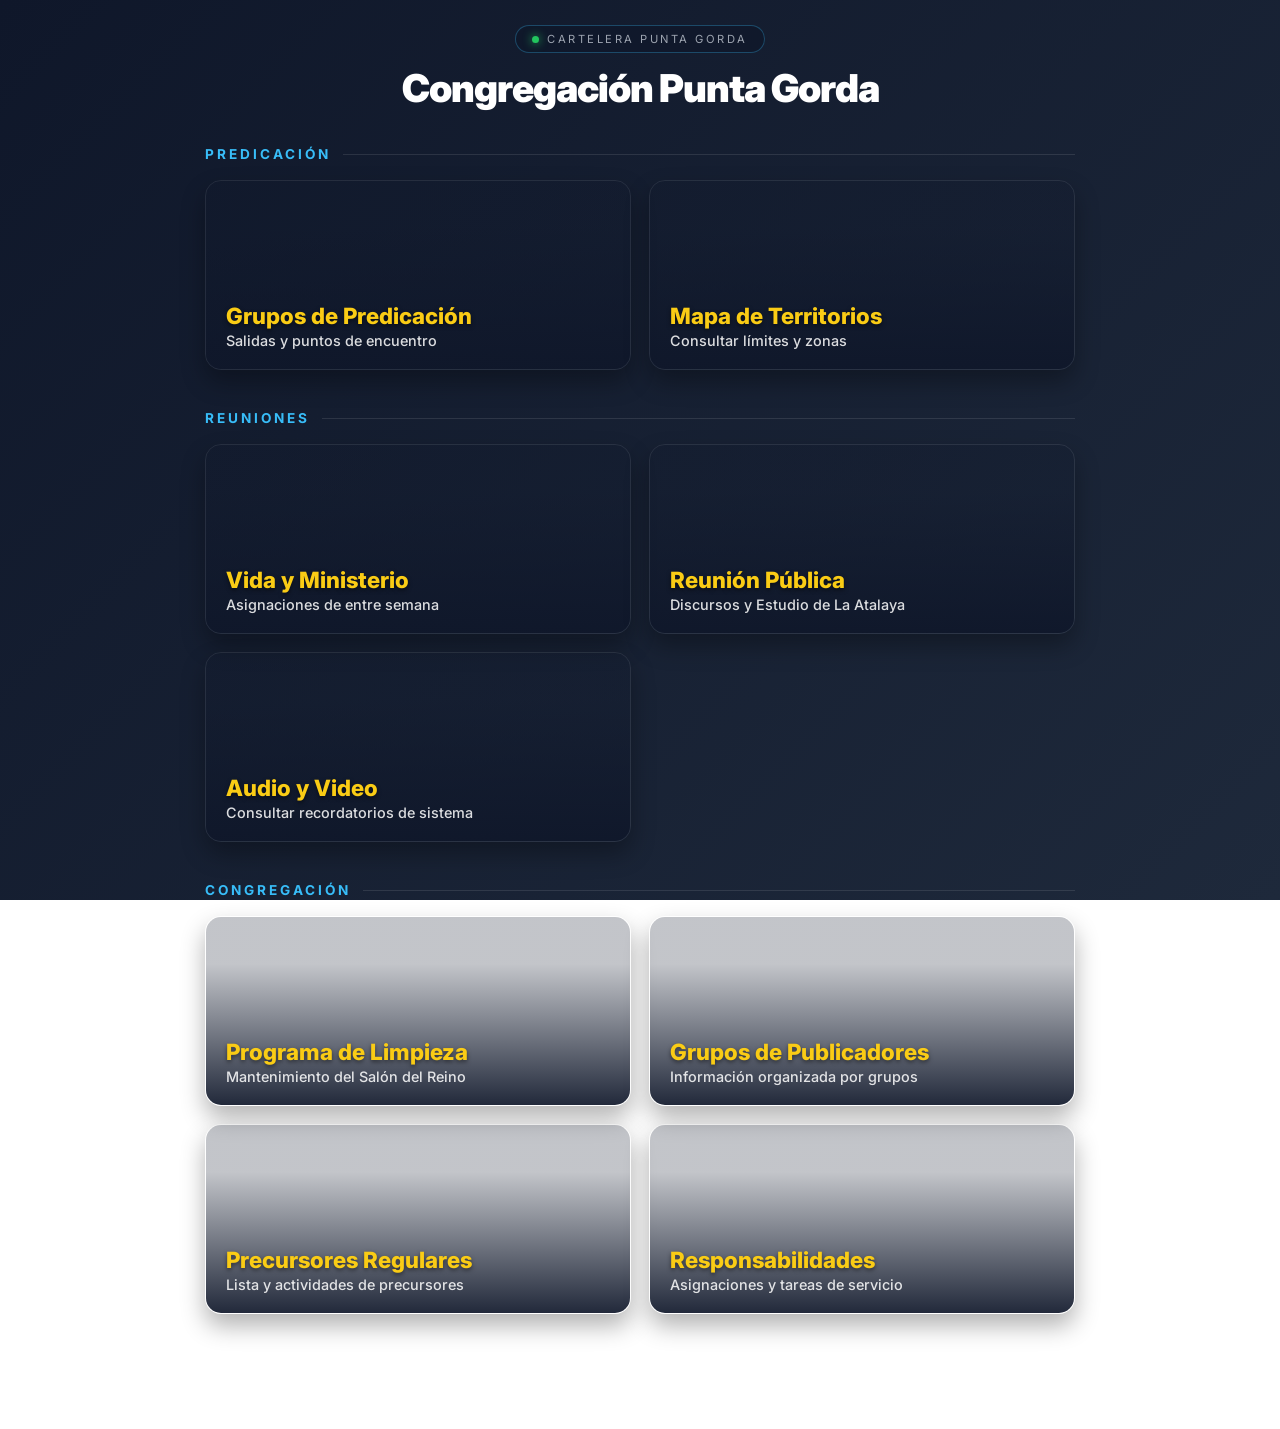
==== index.html @ e12d3716 "Update index.html" ====
<!DOCTYPE html>
<html lang="es">
<head>
    <title>Cartelera Digital - Punta Gorda</title>
    <meta name="viewport" content="width=device-width, initial-scale=1.0, maximum-scale=1.0, user-scalable=no" />
    <meta charset="UTF-8">
    <link rel="stylesheet" href="https://fonts.googleapis.com/css2?family=Inter:wght@400;700;900&display=swap">
    <style>
        :root {
            /* Degradado más suave y profesional inspirado en JW.ORG */
            --bg-gradient: linear-gradient(135deg, #0f172a 0%, #1e293b 100%);
            --dorado-jw: #facc15;
            --azul-celeste: #38bdf8;
            --blanco: #f9fafb;
        }

        * { margin: 0; padding: 0; box-sizing: border-box; }

        body {
            font-family: 'Inter', sans-serif;
            background: var(--bg-gradient);
            background-attachment: fixed;
            color: var(--blanco);
            padding-bottom: 50px;
        }

        .container {
            width: 100%;
            max-width: 900px;
            margin: 0 auto;
            padding: 25px 15px;
        }

        header {
            text-align: center;
            margin-bottom: 35px;
        }

        .pill-bar {
            display: inline-flex;
            align-items: center;
            gap: 8px;
            padding: 6px 16px;
            background: rgba(15, 23, 42, 0.7);
            border: 1px solid rgba(56, 189, 248, 0.3);
            border-radius: 999px;
            font-size: 0.7rem;
            color: #9ca3af;
            text-transform: uppercase;
            letter-spacing: 2.5px;
            margin-bottom: 12px;
        }

        .pill-dot {
            width: 7px; height: 7px; border-radius: 50%;
            background: #22c55e; box-shadow: 0 0 10px #22c55e;
        }

        h1 {
            font-size: clamp(1.8rem, 5vw, 2.4rem);
            font-weight: 900;
            color: #fff;
            letter-spacing: -1px;
        }

        section { margin-bottom: 40px; }

        h2 {
            font-size: 0.85rem;
            text-transform: uppercase;
            letter-spacing: 3px;
            color: var(--azul-celeste);
            margin-bottom: 18px;
            font-weight: 700;
            display: flex;
            align-items: center;
            gap: 12px;
        }

        h2::after {
            content: "";
            flex: 1;
            height: 1px;
            background: rgba(255, 255, 255, 0.1);
        }

        /* Grilla estilo tarjetas JW */
        .grid {
            display: grid;
            grid-template-columns: 1fr;
            gap: 18px;
        }

        .image-card {
            position: relative;
            display: block;
            width: 100%;
            height: 175px;
            border-radius: 16px;
            overflow: hidden;
            text-decoration: none;
            border: 1px solid rgba(255, 255, 255, 0.08);
            box-shadow: 0 12px 24px rgba(0, 0, 0, 0.3);
            transition: transform 0.2s ease, box-shadow 0.2s ease;
        }

        .image-card:active { transform: scale(0.97); }

        .card-bg {
            position: absolute;
            top: 0; left: 0; width: 100%; height: 100%;
            background-size: cover;
            background-position: center;
            transition: transform 0.6s ease;
        }

        .image-card:hover .card-bg { transform: scale(1.06); }

        .overlay {
            position: absolute;
            top: 0; left: 0; width: 100%; height: 100%;
            /* El degradado permite que el texto se lea sin importar la foto */
            background: linear-gradient(to top, rgba(15, 23, 42, 0.92) 0%, rgba(15, 23, 42, 0.25) 75%);
        }

        .card-content {
            position: absolute;
            bottom: 20px;
            left: 20px;
            right: 20px;
        }

        .card-title {
            display: block;
            color: var(--dorado-jw);
            font-size: 1.4rem;
            font-weight: 800;
            margin-bottom: 3px;
            text-shadow: 0 2px 4px rgba(0,0,0,0.5);
        }

        .card-subtitle {
            display: block;
            color: #fff;
            font-size: 0.9rem;
            font-weight: 500;
            opacity: 0.85;
        }

        /* Responsive para Tablets y Desktop */
        @media (min-width: 680px) {
            .grid { grid-template-columns: repeat(2, 1fr); }
            .image-card { height: 190px; }
        }
    </style>
</head>
<body>

    <div class="container">
        <header>
            <div class="pill-bar">
                <span class="pill-dot"></span>
                <span>Cartelera Punta Gorda</span>
            </div>
            <h1>Congregación Punta Gorda</h1>
        </header>

        <section>
            <h2>Predicación</h2>
            <div class="grid">
                <a href="predicacion.html" class="image-card">
                    <div class="card-bg" style="background-image: url('https://assets.jw.org/images/es/noticias/region/peru/Campañade-predicación-durante-los-Juegos-Panamericanos-de-Perú/Campañade-predicación-durante-los-Juegos-Panamericanos-de-Perú_02.jpg');"></div>
                    <div class="overlay"></div>
                    <div class="card-content">
                        <span class="card-title">Grupos de Predicación</span>
                        <span class="card-subtitle">Salidas y puntos de encuentro</span>
                    </div>
                </a>
                <a href="territorios/mapa.html" class="image-card">
                    <div class="card-bg" style="background-image: url('https://assets.jw.org/images/es/preguntas-frecuentes/testigos-de-jehova-predicacion/testigos-de-jehova-predicacion_01.jpg');"></div>
                    <div class="overlay"></div>
                    <div class="card-content">
                        <span class="card-title">Mapa de Territorios</span>
                        <span class="card-subtitle">Consultar límites y zonas</span>
                    </div>
                </a>
            </div>
        </section>

        <section>
            <h2>Reuniones</h2>
            <div class="grid">
                <a href="vida-y-ministerio.html" class="image-card">
                    <div class="card-bg" style="background-image: url('https://assets.jw.org/images/es/preguntas-frecuentes/organizacion-congregaciones/organizacion-congregaciones_02.jpg');"></div>
                    <div class="overlay"></div>
                    <div class="card-content">
                        <span class="card-title">Vida y Ministerio</span>
                        <span class="card-subtitle">Asignaciones de entre semana</span>
                    </div>
                </a>
                <a href="reunion-publica.html" class="image-card">
                    <div class="card-bg" style="background-image: url('https://assets.jw.org/images/es/preguntas-frecuentes/reuniones-salon-del-reino/reuniones-salon-del-reino_01.jpg');"></div>
                    <div class="overlay"></div>
                    <div class="card-content">
                        <span class="card-title">Reunión Pública</span>
                        <span class="card-subtitle">Discursos y Estudio de La Atalaya</span>
                    </div>
                </a>
                <a target="_blank" href="https://josecajusoljcs-source.github.io/cartelera/" class="image-card">
                    <div class="card-bg" style="background-image: url('https://cms-img.jw-cdn.org/img/p/502500226/univ/art/502500226_univ_lsr_xl.jpg');"></div>
                    <div class="overlay"></div>
                    <div class="card-content">
                        <span class="card-title">Audio y Video</span>
                        <span class="card-subtitle">Consultar recordatorios de sistema</span>
                    </div>
                </a>
            </div>
        </section>

        <section>
            <h2>Congregación</h2>
            <div class="grid">
                <a href="limpieza.html" class="image-card">
                    <div class="card-bg" style="background-image: url('https://cms-img.jw-cdn.org/img/p/502500220/univ/art/502500220_univ_cnt_5_xl.jpg');"></div>
                    <div class="overlay"></div>
                    <div class="card-content">
                        <span class="card-title">Programa de Limpieza</span>
                        <span class="card-subtitle">Mantenimiento del Salón del Reino</span>
                    </div>
                </a>
                <a href="publicadores.html" class="image-card">
                    <div class="card-bg" style="background-image: url('https://assets.jw.org/images/es/preguntas-frecuentes/organizacion-congregaciones/organizacion-congregaciones_01.jpg');"></div>
                    <div class="overlay"></div>
                    <div class="card-content">
                        <span class="card-title">Grupos de Publicadores</span>
                        <span class="card-subtitle">Información organizada por grupos</span>
                    </div>
                </a>
                <a href="precursores.html" class="image-card">
                    <div class="card-bg" style="background-image: url('https://cms-img.jw-cdn.org/img/p/2016845/univ/art/2016845_univ_cnt_2_xl.jpg');"></div>
                    <div class="overlay"></div>
                    <div class="card-content">
                        <span class="card-title">Precursores Regulares</span>
                        <span class="card-subtitle">Lista y actividades de precursores</span>
                    </div>
                </a>
                <a href="responsabilidades.html" class="image-card">
                    <div class="card-bg" style="background-image: url('https://assets.jw.org/images/es/biblioteca/folletos/voluntad-de-Jehova/qué-es-betel/qué-es-betel_02.jpg');"></div>
                    <div class="overlay"></div>
                    <div class="card-content">
                        <span class="card-title">Responsabilidades</span>
                        <span class="card-subtitle">Asignaciones y tareas de servicio</span>
                    </div>
                </a>
            </div>
        </section>
    </div>

</body>
</html>
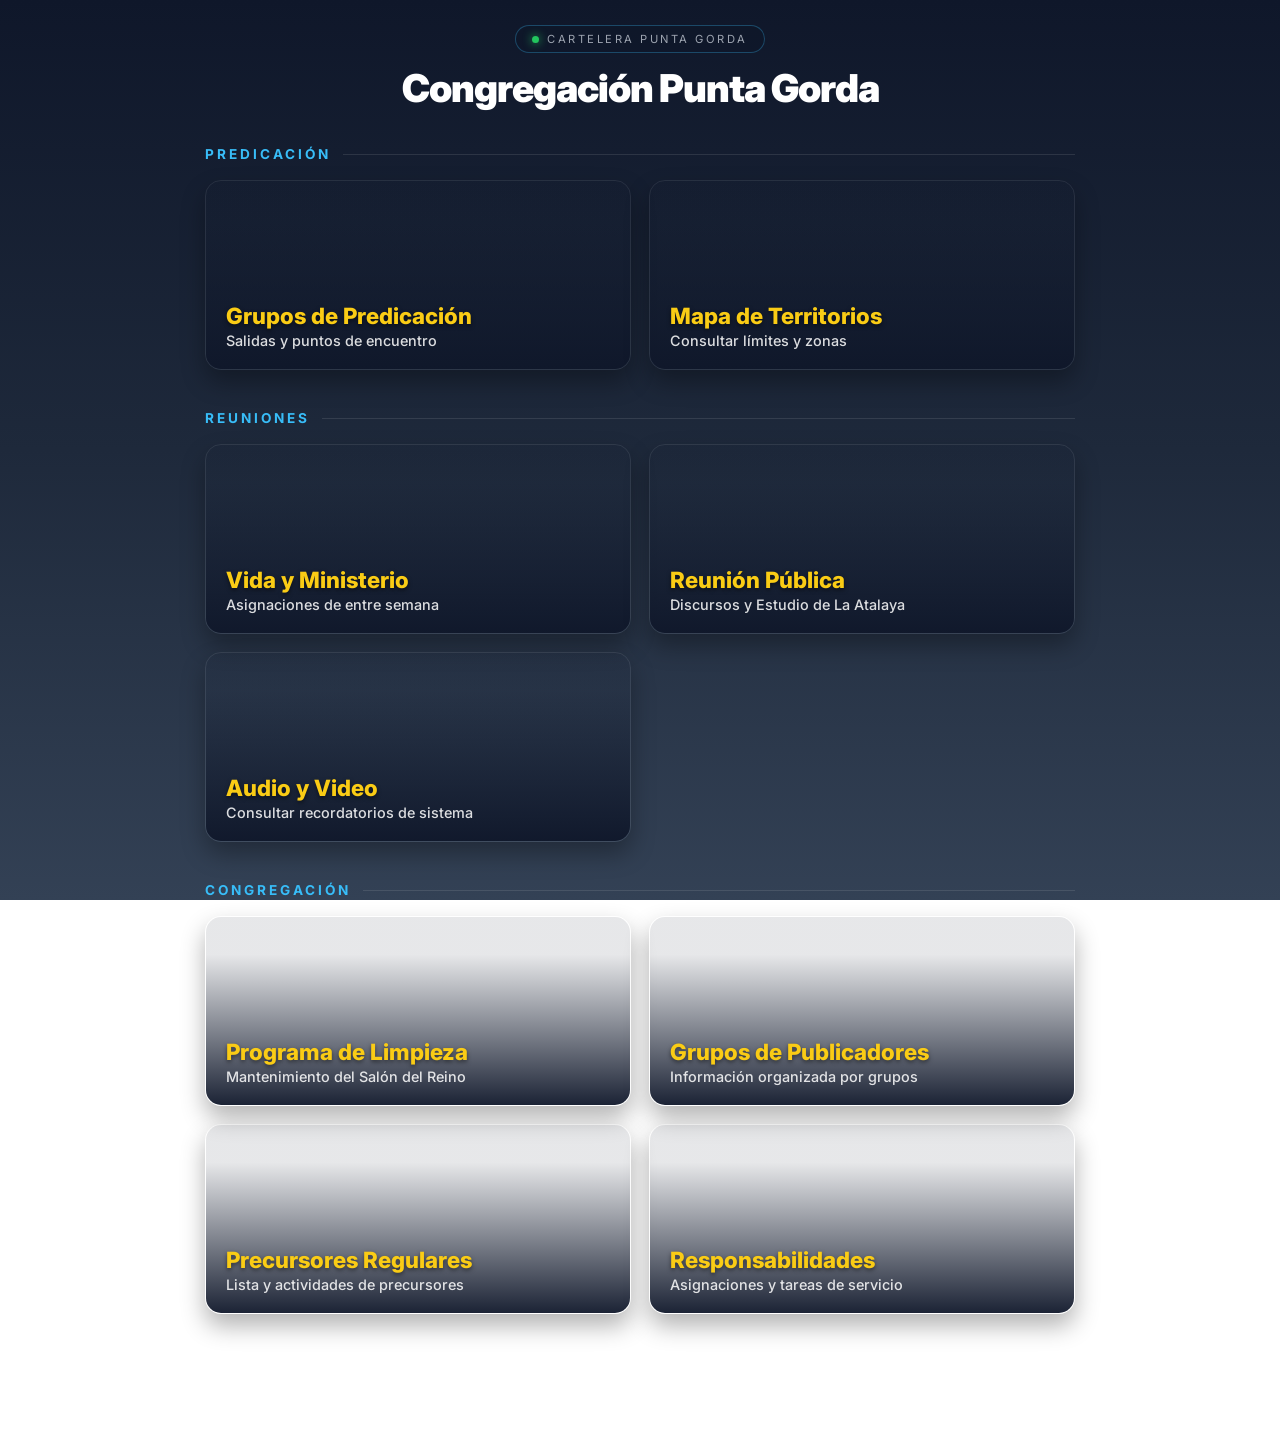
==== commit 4cda5974: "Update index.html" ====
--- a/index.html
+++ b/index.html
@@ -7,8 +7,8 @@
     <link rel="stylesheet" href="https://fonts.googleapis.com/css2?family=Inter:wght@400;700;900&display=swap">
     <style>
         :root {
-            /* Degradado más suave y profesional inspirado en JW.ORG */
-            --bg-gradient: linear-gradient(135deg, #0f172a 0%, #1e293b 100%);
+            /* 1. DEGRADADO SUAVE: Inspirado en la cabecera de JW.ORG */
+            --bg-gradient: linear-gradient(180deg, #0f172a 0%, #1e293b 50%, #334155 100%);
             --dorado-jw: #facc15;
             --azul-celeste: #38bdf8;
             --blanco: #f9fafb;
@@ -84,7 +84,7 @@
             background: rgba(255, 255, 255, 0.1);
         }
 
-        /* Grilla estilo tarjetas JW */
+        /* 2. TARJETAS CON IMÁGENES: Estilo JW.ORG */
         .grid {
             display: grid;
             grid-template-columns: 1fr;
@@ -101,7 +101,7 @@
             text-decoration: none;
             border: 1px solid rgba(255, 255, 255, 0.08);
             box-shadow: 0 12px 24px rgba(0, 0, 0, 0.3);
-            transition: transform 0.2s ease, box-shadow 0.2s ease;
+            transition: transform 0.2s ease;
         }
 
         .image-card:active { transform: scale(0.97); }
@@ -111,16 +111,13 @@
             top: 0; left: 0; width: 100%; height: 100%;
             background-size: cover;
             background-position: center;
-            transition: transform 0.6s ease;
-        }
-
-        .image-card:hover .card-bg { transform: scale(1.06); }
+        }
 
         .overlay {
             position: absolute;
             top: 0; left: 0; width: 100%; height: 100%;
-            /* El degradado permite que el texto se lea sin importar la foto */
-            background: linear-gradient(to top, rgba(15, 23, 42, 0.92) 0%, rgba(15, 23, 42, 0.25) 75%);
+            /* El degradado permite leer el texto claramente */
+            background: linear-gradient(to top, rgba(15, 23, 42, 0.95) 0%, rgba(15, 23, 42, 0.1) 80%);
         }
 
         .card-content {
@@ -147,7 +144,6 @@
             opacity: 0.85;
         }
 
-        /* Responsive para Tablets y Desktop */
         @media (min-width: 680px) {
             .grid { grid-template-columns: repeat(2, 1fr); }
             .image-card { height: 190px; }
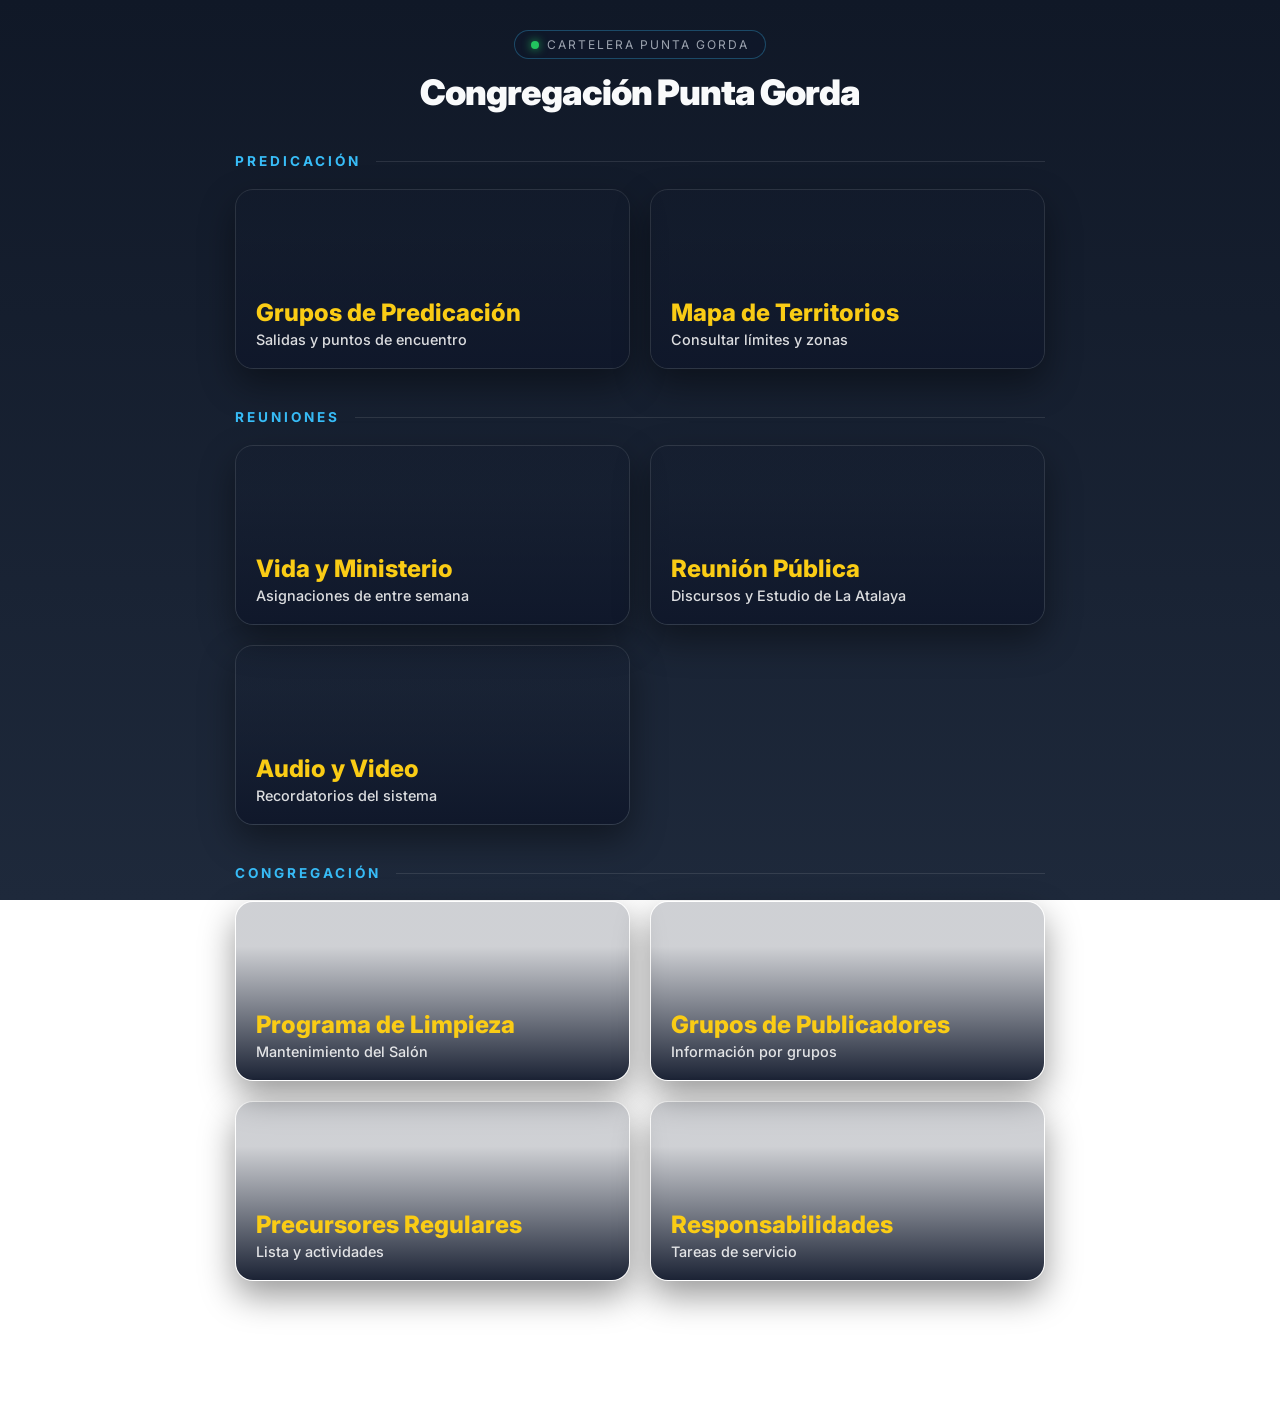
==== commit 268a1dee: "Update index.html" ====
--- a/index.html
+++ b/index.html
@@ -7,10 +7,10 @@
     <link rel="stylesheet" href="https://fonts.googleapis.com/css2?family=Inter:wght@400;700;900&display=swap">
     <style>
         :root {
-            /* 1. DEGRADADO SUAVE: Inspirado en la cabecera de JW.ORG */
-            --bg-gradient: linear-gradient(180deg, #0f172a 0%, #1e293b 50%, #334155 100%);
-            --dorado-jw: #facc15;
-            --azul-celeste: #38bdf8;
+            /* DEGRADADO AZUL SUAVE PROFESIONAL */
+            --bg-gradient: linear-gradient(180deg, #101827 0%, #1e293b 100%);
+            --dorado: #facc15;
+            --celeste: #38bdf8;
             --blanco: #f9fafb;
         }
 
@@ -21,19 +21,19 @@
             background: var(--bg-gradient);
             background-attachment: fixed;
             color: var(--blanco);
-            padding-bottom: 50px;
+            padding-bottom: 60px;
         }
 
         .container {
             width: 100%;
-            max-width: 900px;
+            max-width: 850px;
             margin: 0 auto;
-            padding: 25px 15px;
+            padding: 30px 20px;
         }
 
         header {
             text-align: center;
-            margin-bottom: 35px;
+            margin-bottom: 40px;
         }
 
         .pill-bar {
@@ -44,24 +44,19 @@
             background: rgba(15, 23, 42, 0.7);
             border: 1px solid rgba(56, 189, 248, 0.3);
             border-radius: 999px;
-            font-size: 0.7rem;
+            font-size: 0.75rem;
             color: #9ca3af;
             text-transform: uppercase;
-            letter-spacing: 2.5px;
+            letter-spacing: 2px;
             margin-bottom: 12px;
         }
 
         .pill-dot {
-            width: 7px; height: 7px; border-radius: 50%;
+            width: 8px; height: 8px; border-radius: 50%;
             background: #22c55e; box-shadow: 0 0 10px #22c55e;
         }
 
-        h1 {
-            font-size: clamp(1.8rem, 5vw, 2.4rem);
-            font-weight: 900;
-            color: #fff;
-            letter-spacing: -1px;
-        }
+        h1 { font-size: 2.2rem; font-weight: 900; letter-spacing: -1px; }
 
         section { margin-bottom: 40px; }
 
@@ -69,38 +64,28 @@
             font-size: 0.85rem;
             text-transform: uppercase;
             letter-spacing: 3px;
-            color: var(--azul-celeste);
-            margin-bottom: 18px;
+            color: var(--celeste);
+            margin-bottom: 20px;
             font-weight: 700;
             display: flex;
             align-items: center;
-            gap: 12px;
-        }
-
-        h2::after {
-            content: "";
-            flex: 1;
-            height: 1px;
-            background: rgba(255, 255, 255, 0.1);
-        }
-
-        /* 2. TARJETAS CON IMÁGENES: Estilo JW.ORG */
-        .grid {
-            display: grid;
-            grid-template-columns: 1fr;
-            gap: 18px;
-        }
+            gap: 15px;
+        }
+
+        h2::after { content: ""; flex: 1; height: 1px; background: rgba(255, 255, 255, 0.1); }
+
+        .grid { display: grid; grid-template-columns: 1fr; gap: 20px; }
 
         .image-card {
             position: relative;
             display: block;
             width: 100%;
-            height: 175px;
-            border-radius: 16px;
+            height: 180px;
+            border-radius: 18px;
             overflow: hidden;
             text-decoration: none;
-            border: 1px solid rgba(255, 255, 255, 0.08);
-            box-shadow: 0 12px 24px rgba(0, 0, 0, 0.3);
+            border: 1px solid rgba(255, 255, 255, 0.1);
+            box-shadow: 0 15px 35px rgba(0, 0, 0, 0.4);
             transition: transform 0.2s ease;
         }
 
@@ -111,13 +96,13 @@
             top: 0; left: 0; width: 100%; height: 100%;
             background-size: cover;
             background-position: center;
+            filter: brightness(0.8);
         }
 
         .overlay {
             position: absolute;
             top: 0; left: 0; width: 100%; height: 100%;
-            /* El degradado permite leer el texto claramente */
-            background: linear-gradient(to top, rgba(15, 23, 42, 0.95) 0%, rgba(15, 23, 42, 0.1) 80%);
+            background: linear-gradient(to top, rgba(15, 23, 42, 0.95) 0%, rgba(15, 23, 42, 0.2) 75%);
         }
 
         .card-content {
@@ -129,11 +114,10 @@
 
         .card-title {
             display: block;
-            color: var(--dorado-jw);
-            font-size: 1.4rem;
+            color: var(--dorado);
+            font-size: 1.5rem;
             font-weight: 800;
-            margin-bottom: 3px;
-            text-shadow: 0 2px 4px rgba(0,0,0,0.5);
+            margin-bottom: 4px;
         }
 
         .card-subtitle {
@@ -144,10 +128,7 @@
             opacity: 0.85;
         }
 
-        @media (min-width: 680px) {
-            .grid { grid-template-columns: repeat(2, 1fr); }
-            .image-card { height: 190px; }
-        }
+        @media (min-width: 650px) { .grid { grid-template-columns: repeat(2, 1fr); } }
     </style>
 </head>
 <body>
@@ -165,7 +146,7 @@
             <h2>Predicación</h2>
             <div class="grid">
                 <a href="predicacion.html" class="image-card">
-                    <div class="card-bg" style="background-image: url('https://assets.jw.org/images/es/noticias/region/peru/Campañade-predicación-durante-los-Juegos-Panamericanos-de-Perú/Campañade-predicación-durante-los-Juegos-Panamericanos-de-Perú_02.jpg');"></div>
+                    <div class="card-bg" style="background-image: url('images/predicacion.jpg');"></div>
                     <div class="overlay"></div>
                     <div class="card-content">
                         <span class="card-title">Grupos de Predicación</span>
@@ -173,7 +154,7 @@
                     </div>
                 </a>
                 <a href="territorios/mapa.html" class="image-card">
-                    <div class="card-bg" style="background-image: url('https://assets.jw.org/images/es/preguntas-frecuentes/testigos-de-jehova-predicacion/testigos-de-jehova-predicacion_01.jpg');"></div>
+                    <div class="card-bg" style="background-image: url('images/territorios.jpg');"></div>
                     <div class="overlay"></div>
                     <div class="card-content">
                         <span class="card-title">Mapa de Territorios</span>
@@ -187,7 +168,7 @@
             <h2>Reuniones</h2>
             <div class="grid">
                 <a href="vida-y-ministerio.html" class="image-card">
-                    <div class="card-bg" style="background-image: url('https://assets.jw.org/images/es/preguntas-frecuentes/organizacion-congregaciones/organizacion-congregaciones_02.jpg');"></div>
+                    <div class="card-bg" style="background-image: url('images/reunion_semana.jpg');"></div>
                     <div class="overlay"></div>
                     <div class="card-content">
                         <span class="card-title">Vida y Ministerio</span>
@@ -195,7 +176,7 @@
                     </div>
                 </a>
                 <a href="reunion-publica.html" class="image-card">
-                    <div class="card-bg" style="background-image: url('https://assets.jw.org/images/es/preguntas-frecuentes/reuniones-salon-del-reino/reuniones-salon-del-reino_01.jpg');"></div>
+                    <div class="card-bg" style="background-image: url('images/reunion_publica.jpg');"></div>
                     <div class="overlay"></div>
                     <div class="card-content">
                         <span class="card-title">Reunión Pública</span>
@@ -203,11 +184,11 @@
                     </div>
                 </a>
                 <a target="_blank" href="https://josecajusoljcs-source.github.io/cartelera/" class="image-card">
-                    <div class="card-bg" style="background-image: url('https://cms-img.jw-cdn.org/img/p/502500226/univ/art/502500226_univ_lsr_xl.jpg');"></div>
+                    <div class="card-bg" style="background-image: url('images/audio_video.jpg');"></div>
                     <div class="overlay"></div>
                     <div class="card-content">
                         <span class="card-title">Audio y Video</span>
-                        <span class="card-subtitle">Consultar recordatorios de sistema</span>
+                        <span class="card-subtitle">Recordatorios del sistema</span>
                     </div>
                 </a>
             </div>
@@ -217,35 +198,35 @@
             <h2>Congregación</h2>
             <div class="grid">
                 <a href="limpieza.html" class="image-card">
-                    <div class="card-bg" style="background-image: url('https://cms-img.jw-cdn.org/img/p/502500220/univ/art/502500220_univ_cnt_5_xl.jpg');"></div>
+                    <div class="card-bg" style="background-image: url('images/limpieza.jpg');"></div>
                     <div class="overlay"></div>
                     <div class="card-content">
                         <span class="card-title">Programa de Limpieza</span>
-                        <span class="card-subtitle">Mantenimiento del Salón del Reino</span>
+                        <span class="card-subtitle">Mantenimiento del Salón</span>
                     </div>
                 </a>
                 <a href="publicadores.html" class="image-card">
-                    <div class="card-bg" style="background-image: url('https://assets.jw.org/images/es/preguntas-frecuentes/organizacion-congregaciones/organizacion-congregaciones_01.jpg');"></div>
+                    <div class="card-bg" style="background-image: url('images/publicadores.jpg');"></div>
                     <div class="overlay"></div>
                     <div class="card-content">
                         <span class="card-title">Grupos de Publicadores</span>
-                        <span class="card-subtitle">Información organizada por grupos</span>
+                        <span class="card-subtitle">Información por grupos</span>
                     </div>
                 </a>
                 <a href="precursores.html" class="image-card">
-                    <div class="card-bg" style="background-image: url('https://cms-img.jw-cdn.org/img/p/2016845/univ/art/2016845_univ_cnt_2_xl.jpg');"></div>
+                    <div class="card-bg" style="background-image: url('images/precursores.jpg');"></div>
                     <div class="overlay"></div>
                     <div class="card-content">
                         <span class="card-title">Precursores Regulares</span>
-                        <span class="card-subtitle">Lista y actividades de precursores</span>
+                        <span class="card-subtitle">Lista y actividades</span>
                     </div>
                 </a>
                 <a href="responsabilidades.html" class="image-card">
-                    <div class="card-bg" style="background-image: url('https://assets.jw.org/images/es/biblioteca/folletos/voluntad-de-Jehova/qué-es-betel/qué-es-betel_02.jpg');"></div>
+                    <div class="card-bg" style="background-image: url('images/responsabilidades.jpg');"></div>
                     <div class="overlay"></div>
                     <div class="card-content">
                         <span class="card-title">Responsabilidades</span>
-                        <span class="card-subtitle">Asignaciones y tareas de servicio</span>
+                        <span class="card-subtitle">Tareas de servicio</span>
                     </div>
                 </a>
             </div>
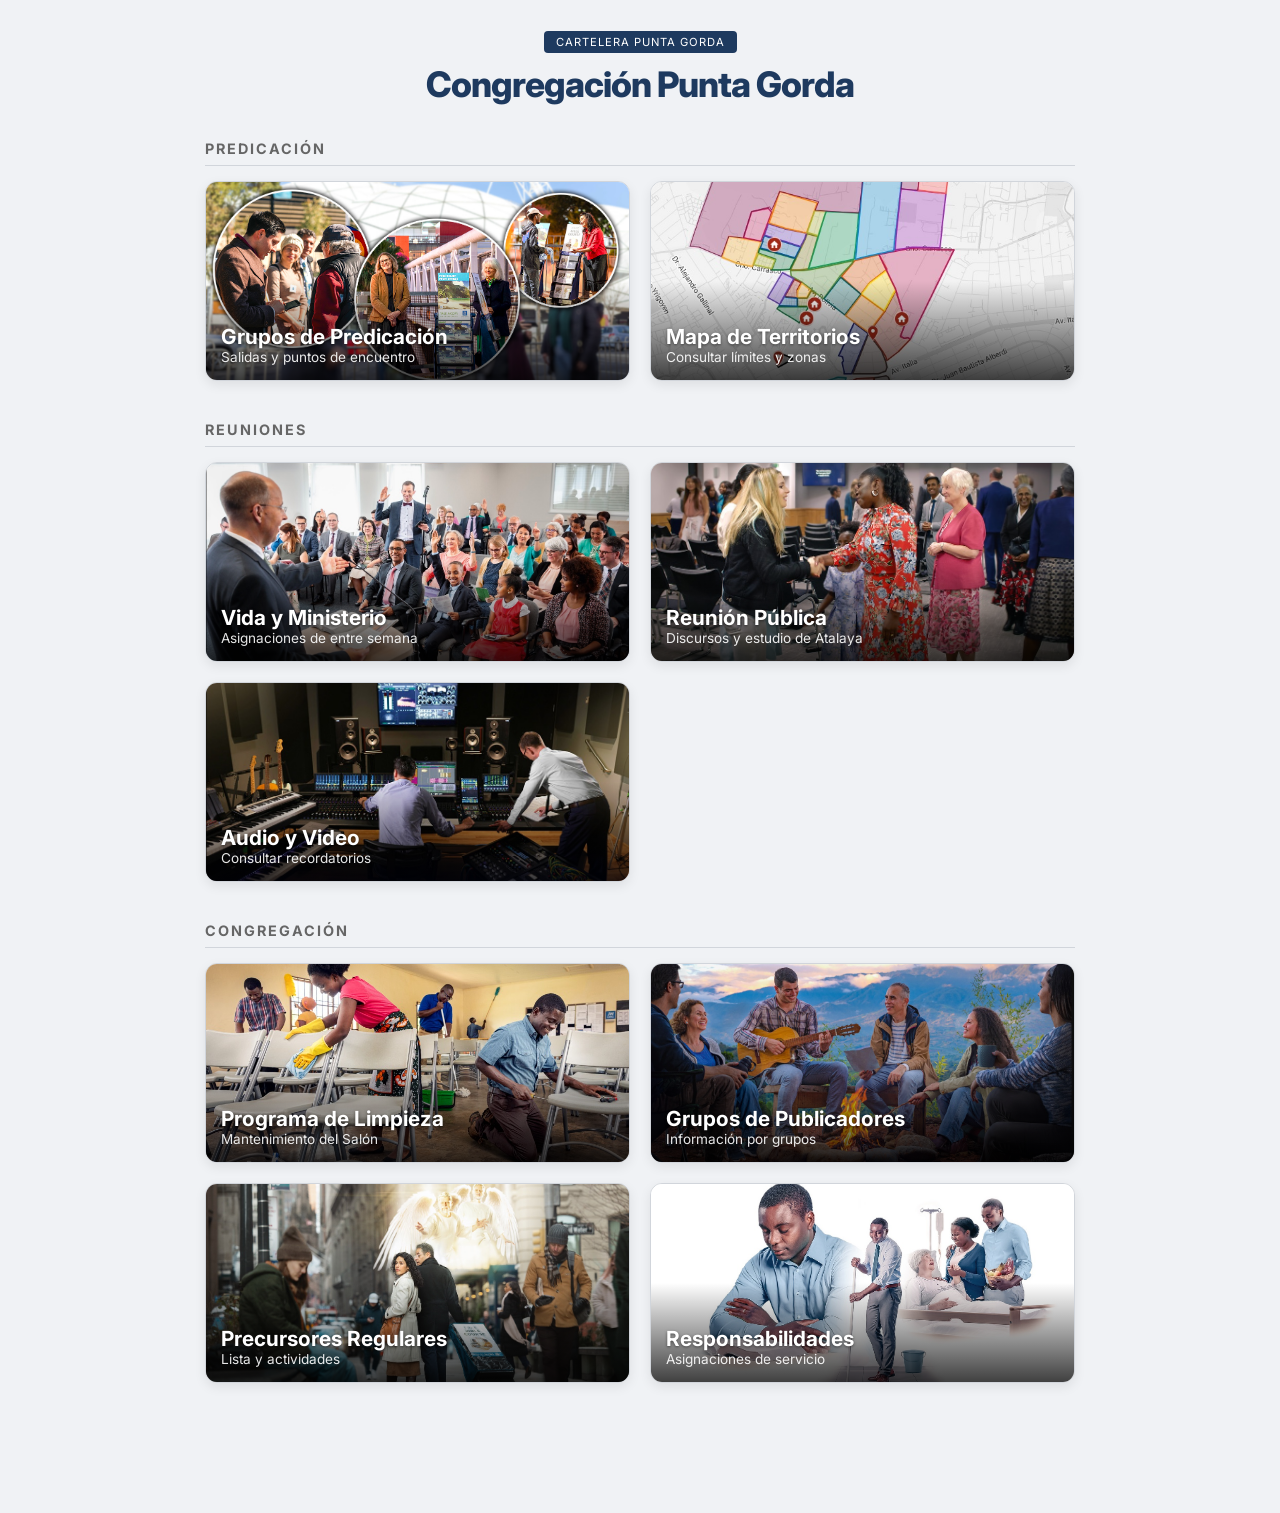
==== commit 22f22aae: "Update index.html" ====
--- a/index.html
+++ b/index.html
@@ -7,138 +7,138 @@
     <link rel="stylesheet" href="https://fonts.googleapis.com/css2?family=Inter:wght@400;700;900&display=swap">
     <style>
         :root {
-            /* DEGRADADO AZUL SUAVE PROFESIONAL */
-            --bg-gradient: linear-gradient(180deg, #101827 0%, #1e293b 100%);
-            --dorado: #facc15;
-            --celeste: #38bdf8;
-            --blanco: #f9fafb;
+            /* Colores oficiales JW.ORG */
+            --bg-site: #f0f2f5; /* Gris muy claro de fondo */
+            --azul-marino: #1e3a5f;
+            --texto-oscuro: #333333;
+            --blanco: #ffffff;
+            --borde: #d1d5db;
         }
 
         * { margin: 0; padding: 0; box-sizing: border-box; }
 
         body {
             font-family: 'Inter', sans-serif;
-            background: var(--bg-gradient);
-            background-attachment: fixed;
-            color: var(--blanco);
+            background-color: var(--bg-site);
+            color: var(--texto-oscuro);
             padding-bottom: 60px;
         }
 
         .container {
             width: 100%;
-            max-width: 850px;
+            max-width: 900px;
             margin: 0 auto;
-            padding: 30px 20px;
+            padding: 30px 15px;
         }
 
         header {
             text-align: center;
-            margin-bottom: 40px;
-        }
-
-        .pill-bar {
+            margin-bottom: 35px;
+        }
+
+        h1 {
+            font-size: 2.2rem;
+            font-weight: 800;
+            color: var(--azul-marino);
+            letter-spacing: -1px;
+        }
+
+        .pill-status {
             display: inline-flex;
             align-items: center;
             gap: 8px;
-            padding: 6px 16px;
-            background: rgba(15, 23, 42, 0.7);
-            border: 1px solid rgba(56, 189, 248, 0.3);
-            border-radius: 999px;
-            font-size: 0.75rem;
-            color: #9ca3af;
+            padding: 4px 12px;
+            background: var(--azul-marino);
+            border-radius: 4px;
+            font-size: 0.7rem;
+            color: #fff;
+            text-transform: uppercase;
+            letter-spacing: 1px;
+            margin-bottom: 10px;
+        }
+
+        section { margin-bottom: 40px; }
+
+        h2 {
+            font-size: 0.9rem;
             text-transform: uppercase;
             letter-spacing: 2px;
-            margin-bottom: 12px;
-        }
-
-        .pill-dot {
-            width: 8px; height: 8px; border-radius: 50%;
-            background: #22c55e; box-shadow: 0 0 10px #22c55e;
-        }
-
-        h1 { font-size: 2.2rem; font-weight: 900; letter-spacing: -1px; }
-
-        section { margin-bottom: 40px; }
-
-        h2 {
-            font-size: 0.85rem;
-            text-transform: uppercase;
-            letter-spacing: 3px;
-            color: var(--celeste);
-            margin-bottom: 20px;
+            color: #666;
+            margin-bottom: 15px;
             font-weight: 700;
-            display: flex;
-            align-items: center;
-            gap: 15px;
-        }
-
-        h2::after { content: ""; flex: 1; height: 1px; background: rgba(255, 255, 255, 0.1); }
-
-        .grid { display: grid; grid-template-columns: 1fr; gap: 20px; }
+            border-bottom: 1px solid var(--borde);
+            padding-bottom: 8px;
+        }
+
+        .grid {
+            display: grid;
+            grid-template-columns: 1fr;
+            gap: 20px;
+        }
 
         .image-card {
             position: relative;
             display: block;
             width: 100%;
             height: 180px;
-            border-radius: 18px;
+            border-radius: 12px;
             overflow: hidden;
             text-decoration: none;
-            border: 1px solid rgba(255, 255, 255, 0.1);
-            box-shadow: 0 15px 35px rgba(0, 0, 0, 0.4);
+            background: var(--blanco);
+            border: 1px solid var(--borde);
+            box-shadow: 0 4px 12px rgba(0,0,0,0.08);
             transition: transform 0.2s ease;
         }
 
-        .image-card:active { transform: scale(0.97); }
+        .image-card:active { transform: scale(0.98); }
 
         .card-bg {
             position: absolute;
             top: 0; left: 0; width: 100%; height: 100%;
             background-size: cover;
             background-position: center;
-            filter: brightness(0.8);
-        }
-
+        }
+
+        /* Overlay más suave para que la foto se vea clara arriba */
         .overlay {
             position: absolute;
             top: 0; left: 0; width: 100%; height: 100%;
-            background: linear-gradient(to top, rgba(15, 23, 42, 0.95) 0%, rgba(15, 23, 42, 0.2) 75%);
+            background: linear-gradient(to top, rgba(0, 0, 0, 0.75) 0%, rgba(0, 0, 0, 0) 50%);
         }
 
         .card-content {
             position: absolute;
-            bottom: 20px;
-            left: 20px;
-            right: 20px;
+            bottom: 15px;
+            left: 15px;
+            right: 15px;
         }
 
         .card-title {
             display: block;
-            color: var(--dorado);
-            font-size: 1.5rem;
-            font-weight: 800;
-            margin-bottom: 4px;
+            color: #fff;
+            font-size: 1.3rem;
+            font-weight: 700;
+            text-shadow: 0 1px 3px rgba(0,0,0,0.5);
         }
 
         .card-subtitle {
             display: block;
-            color: #fff;
-            font-size: 0.9rem;
-            font-weight: 500;
-            opacity: 0.85;
-        }
-
-        @media (min-width: 650px) { .grid { grid-template-columns: repeat(2, 1fr); } }
+            color: rgba(255,255,255,0.9);
+            font-size: 0.85rem;
+            font-weight: 400;
+        }
+
+        @media (min-width: 600px) {
+            .grid { grid-template-columns: repeat(2, 1fr); }
+            .image-card { height: 200px; }
+        }
     </style>
 </head>
 <body>
 
     <div class="container">
         <header>
-            <div class="pill-bar">
-                <span class="pill-dot"></span>
-                <span>Cartelera Punta Gorda</span>
-            </div>
+            <div class="pill-status">Cartelera Punta Gorda</div>
             <h1>Congregación Punta Gorda</h1>
         </header>
 
@@ -180,7 +180,7 @@
                     <div class="overlay"></div>
                     <div class="card-content">
                         <span class="card-title">Reunión Pública</span>
-                        <span class="card-subtitle">Discursos y Estudio de La Atalaya</span>
+                        <span class="card-subtitle">Discursos y estudio de Atalaya</span>
                     </div>
                 </a>
                 <a target="_blank" href="https://josecajusoljcs-source.github.io/cartelera/" class="image-card">
@@ -188,7 +188,7 @@
                     <div class="overlay"></div>
                     <div class="card-content">
                         <span class="card-title">Audio y Video</span>
-                        <span class="card-subtitle">Recordatorios del sistema</span>
+                        <span class="card-subtitle">Consultar recordatorios</span>
                     </div>
                 </a>
             </div>
@@ -226,7 +226,7 @@
                     <div class="overlay"></div>
                     <div class="card-content">
                         <span class="card-title">Responsabilidades</span>
-                        <span class="card-subtitle">Tareas de servicio</span>
+                        <span class="card-subtitle">Asignaciones de servicio</span>
                     </div>
                 </a>
             </div>
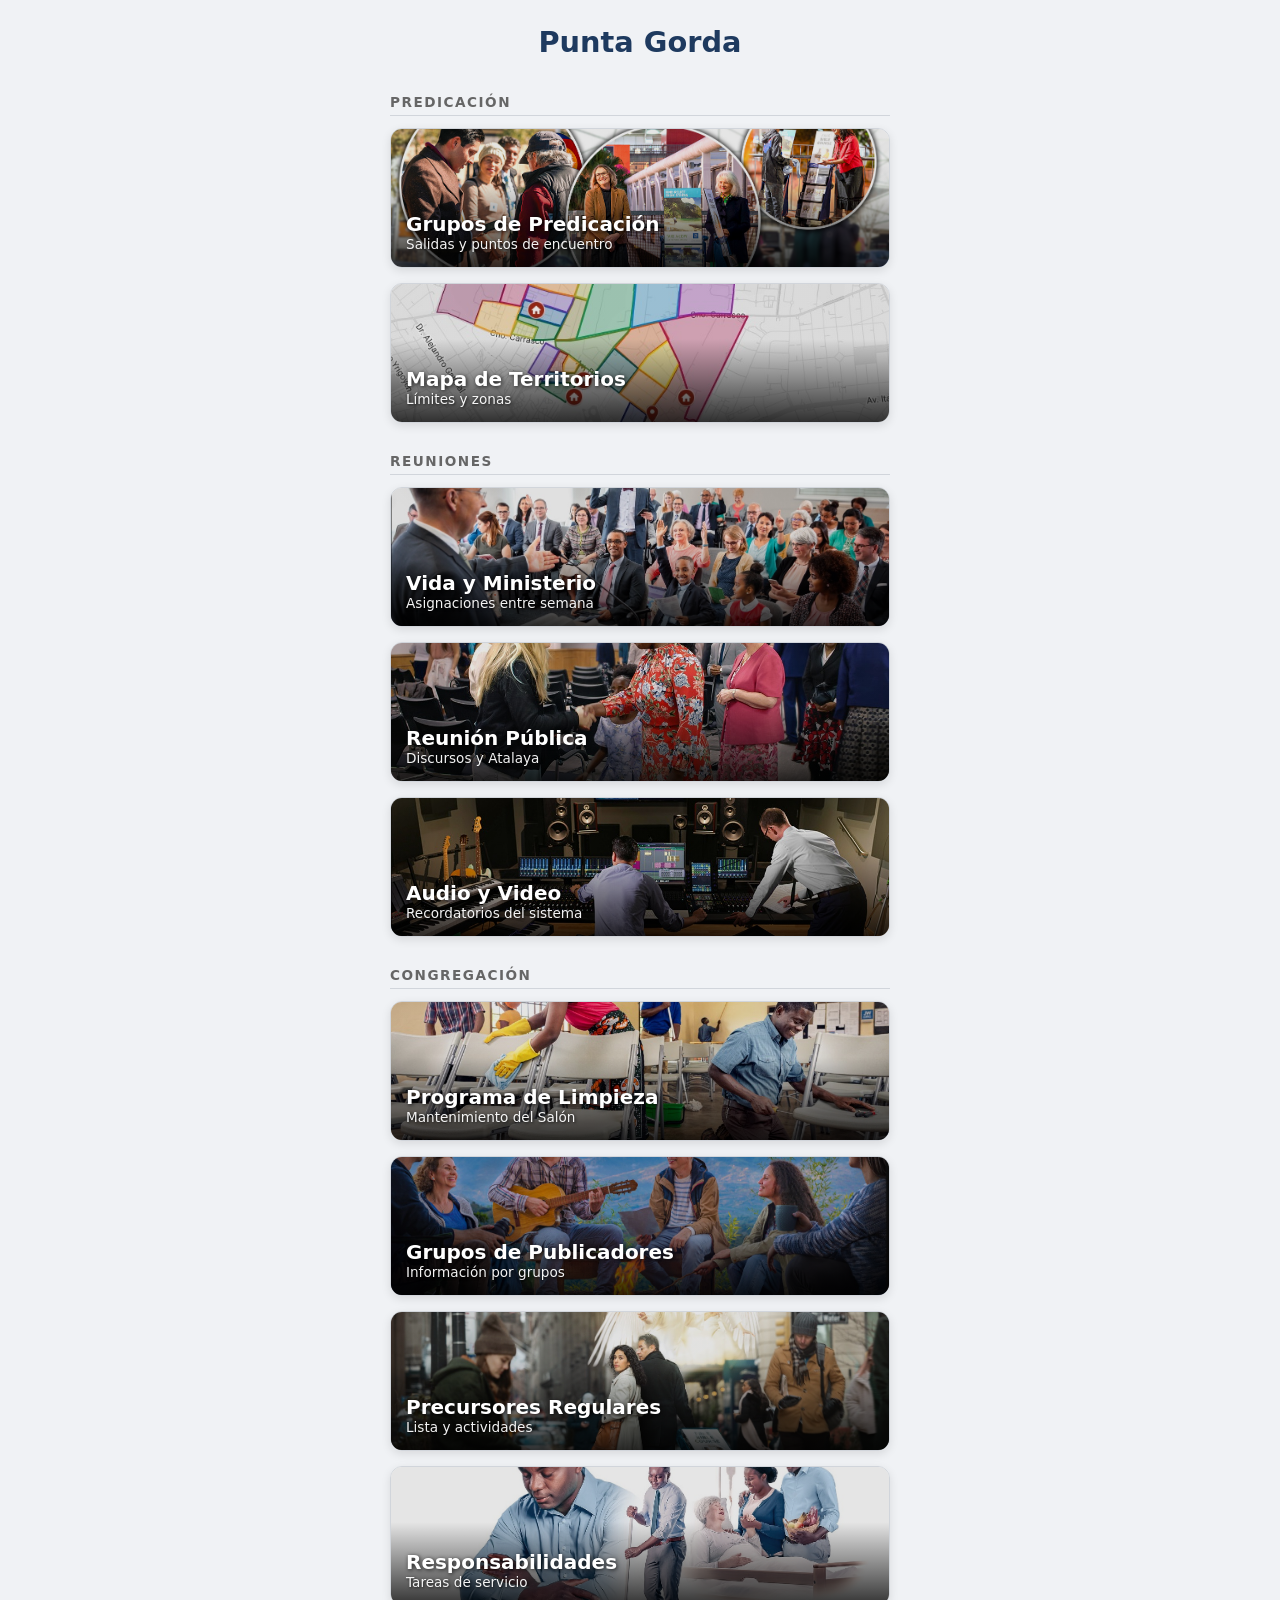
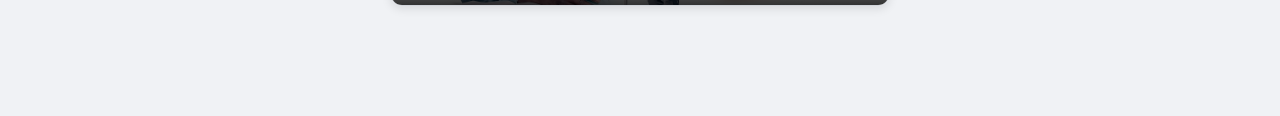
==== commit 5bc25bfe: "Update index.html" ====
--- a/index.html
+++ b/index.html
@@ -4,143 +4,81 @@
     <title>Cartelera Digital - Punta Gorda</title>
     <meta name="viewport" content="width=device-width, initial-scale=1.0, maximum-scale=1.0, user-scalable=no" />
     <meta charset="UTF-8">
-    <link rel="stylesheet" href="https://fonts.googleapis.com/css2?family=Inter:wght@400;700;900&display=swap">
     <style>
         :root {
-            /* Colores oficiales JW.ORG */
-            --bg-site: #f0f2f5; /* Gris muy claro de fondo */
-            --azul-marino: #1e3a5f;
-            --texto-oscuro: #333333;
-            --blanco: #ffffff;
-            --borde: #d1d5db;
+            --bg-site: #f0f2f5;
+            --azul-jw: #1e3a5f;
+            --texto: #333333;
         }
 
-        * { margin: 0; padding: 0; box-sizing: border-box; }
+        * { margin: 0; padding: 0; box-sizing: border-box; -webkit-tap-highlight-color: transparent; }
 
         body {
-            font-family: 'Inter', sans-serif;
+            font-family: -apple-system, system-ui, BlinkMacSystemFont, "Segoe UI", Roboto, sans-serif;
             background-color: var(--bg-site);
-            color: var(--texto-oscuro);
-            padding-bottom: 60px;
+            color: var(--texto);
+            padding: 15px 10px 80px; /* Espacio extra abajo para el pulgar */
         }
 
-        .container {
-            width: 100%;
-            max-width: 900px;
-            margin: 0 auto;
-            padding: 30px 15px;
+        .container { width: 100%; max-width: 500px; margin: 0 auto; }
+
+        header { text-align: center; margin-bottom: 25px; padding: 10px 0; }
+        h1 { font-size: 1.8rem; font-weight: 800; color: var(--azul-jw); }
+
+        section { margin-bottom: 30px; }
+        h2 { 
+            font-size: 0.85rem; text-transform: uppercase; letter-spacing: 1.5px; 
+            color: #666; margin-bottom: 12px; border-bottom: 1px solid #d1d5db; padding-bottom: 5px;
         }
 
-        header {
-            text-align: center;
-            margin-bottom: 35px;
-        }
-
-        h1 {
-            font-size: 2.2rem;
-            font-weight: 800;
-            color: var(--azul-marino);
-            letter-spacing: -1px;
-        }
-
-        .pill-status {
-            display: inline-flex;
-            align-items: center;
-            gap: 8px;
-            padding: 4px 12px;
-            background: var(--azul-marino);
-            border-radius: 4px;
-            font-size: 0.7rem;
-            color: #fff;
-            text-transform: uppercase;
-            letter-spacing: 1px;
-            margin-bottom: 10px;
-        }
-
-        section { margin-bottom: 40px; }
-
-        h2 {
-            font-size: 0.9rem;
-            text-transform: uppercase;
-            letter-spacing: 2px;
-            color: #666;
-            margin-bottom: 15px;
-            font-weight: 700;
-            border-bottom: 1px solid var(--borde);
-            padding-bottom: 8px;
-        }
-
-        .grid {
-            display: grid;
-            grid-template-columns: 1fr;
-            gap: 20px;
-        }
+        .grid { display: grid; grid-template-columns: 1fr; gap: 15px; }
 
         .image-card {
             position: relative;
             display: block;
             width: 100%;
-            height: 180px;
+            height: 140px; /* Altura ideal para ver 2 o 3 tarjetas a la vez en pantalla */
             border-radius: 12px;
             overflow: hidden;
             text-decoration: none;
-            background: var(--blanco);
-            border: 1px solid var(--borde);
-            box-shadow: 0 4px 12px rgba(0,0,0,0.08);
-            transition: transform 0.2s ease;
+            box-shadow: 0 3px 10px rgba(0,0,0,0.1);
+            border: 1px solid #d1d5db;
         }
 
-        .image-card:active { transform: scale(0.98); }
+        /* Efecto visual al tocar (Feedback táctil) */
+        .image-card:active { transform: scale(0.98); filter: brightness(0.9); }
 
         .card-bg {
             position: absolute;
             top: 0; left: 0; width: 100%; height: 100%;
-            background-size: cover;
-            background-position: center;
+            background-size: cover; background-position: center;
         }
 
-        /* Overlay más suave para que la foto se vea clara arriba */
         .overlay {
             position: absolute;
             top: 0; left: 0; width: 100%; height: 100%;
-            background: linear-gradient(to top, rgba(0, 0, 0, 0.75) 0%, rgba(0, 0, 0, 0) 50%);
+            background: linear-gradient(to top, rgba(0, 0, 0, 0.8) 0%, rgba(0, 0, 0, 0.1) 60%);
         }
 
         .card-content {
             position: absolute;
-            bottom: 15px;
-            left: 15px;
-            right: 15px;
+            bottom: 15px; left: 15px; right: 15px;
         }
 
         .card-title {
-            display: block;
-            color: #fff;
-            font-size: 1.3rem;
-            font-weight: 700;
-            text-shadow: 0 1px 3px rgba(0,0,0,0.5);
+            display: block; color: #fff; font-size: 1.25rem; font-weight: 700;
+            text-shadow: 1px 1px 4px rgba(0,0,0,0.8); /* Sombra para legibilidad */
         }
 
         .card-subtitle {
-            display: block;
-            color: rgba(255,255,255,0.9);
-            font-size: 0.85rem;
-            font-weight: 400;
-        }
-
-        @media (min-width: 600px) {
-            .grid { grid-template-columns: repeat(2, 1fr); }
-            .image-card { height: 200px; }
+            display: block; color: rgba(255,255,255,0.95); font-size: 0.85rem;
+            text-shadow: 1px 1px 3px rgba(0,0,0,0.8);
         }
     </style>
 </head>
 <body>
-
     <div class="container">
-        <header>
-            <div class="pill-status">Cartelera Punta Gorda</div>
-            <h1>Congregación Punta Gorda</h1>
-        </header>
+        <header><h1>Punta Gorda</h1></header>
 
         <section>
             <h2>Predicación</h2>
@@ -158,7 +96,7 @@
                     <div class="overlay"></div>
                     <div class="card-content">
                         <span class="card-title">Mapa de Territorios</span>
-                        <span class="card-subtitle">Consultar límites y zonas</span>
+                        <span class="card-subtitle">Límites y zonas</span>
                     </div>
                 </a>
             </div>
@@ -172,7 +110,7 @@
                     <div class="overlay"></div>
                     <div class="card-content">
                         <span class="card-title">Vida y Ministerio</span>
-                        <span class="card-subtitle">Asignaciones de entre semana</span>
+                        <span class="card-subtitle">Asignaciones entre semana</span>
                     </div>
                 </a>
                 <a href="reunion-publica.html" class="image-card">
@@ -180,7 +118,7 @@
                     <div class="overlay"></div>
                     <div class="card-content">
                         <span class="card-title">Reunión Pública</span>
-                        <span class="card-subtitle">Discursos y estudio de Atalaya</span>
+                        <span class="card-subtitle">Discursos y Atalaya</span>
                     </div>
                 </a>
                 <a target="_blank" href="https://josecajusoljcs-source.github.io/cartelera/" class="image-card">
@@ -188,7 +126,7 @@
                     <div class="overlay"></div>
                     <div class="card-content">
                         <span class="card-title">Audio y Video</span>
-                        <span class="card-subtitle">Consultar recordatorios</span>
+                        <span class="card-subtitle">Recordatorios del sistema</span>
                     </div>
                 </a>
             </div>
@@ -226,12 +164,11 @@
                     <div class="overlay"></div>
                     <div class="card-content">
                         <span class="card-title">Responsabilidades</span>
-                        <span class="card-subtitle">Asignaciones de servicio</span>
+                        <span class="card-subtitle">Tareas de servicio</span>
                     </div>
                 </a>
             </div>
         </section>
     </div>
-
 </body>
 </html>
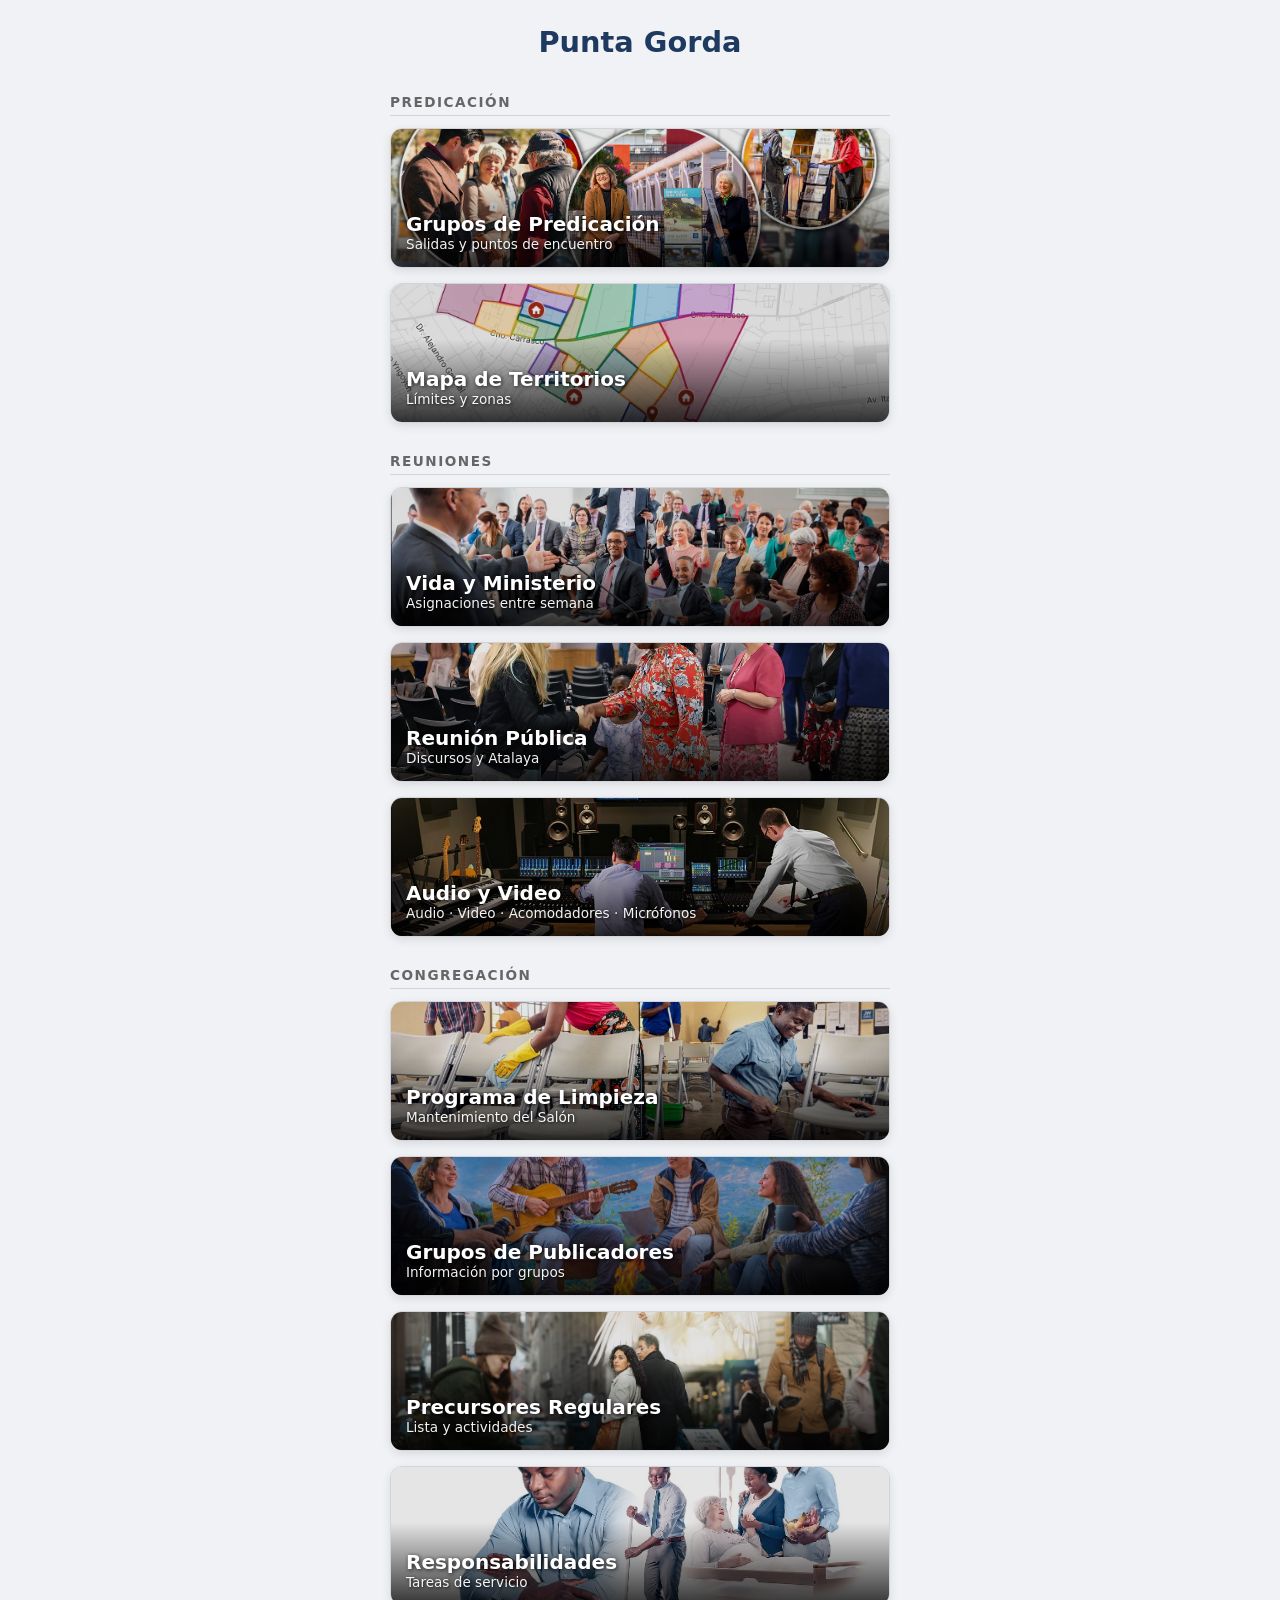
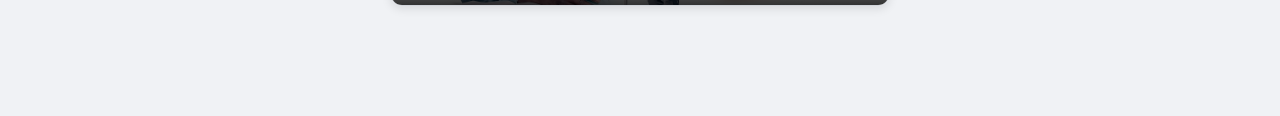
==== commit 36ee08bf: "Update index.html" ====
--- a/index.html
+++ b/index.html
@@ -17,7 +17,7 @@
             font-family: -apple-system, system-ui, BlinkMacSystemFont, "Segoe UI", Roboto, sans-serif;
             background-color: var(--bg-site);
             color: var(--texto);
-            padding: 15px 10px 80px; /* Espacio extra abajo para el pulgar */
+            padding: 15px 10px 80px; 
         }
 
         .container { width: 100%; max-width: 500px; margin: 0 auto; }
@@ -37,7 +37,7 @@
             position: relative;
             display: block;
             width: 100%;
-            height: 140px; /* Altura ideal para ver 2 o 3 tarjetas a la vez en pantalla */
+            height: 140px; 
             border-radius: 12px;
             overflow: hidden;
             text-decoration: none;
@@ -45,7 +45,6 @@
             border: 1px solid #d1d5db;
         }
 
-        /* Efecto visual al tocar (Feedback táctil) */
         .image-card:active { transform: scale(0.98); filter: brightness(0.9); }
 
         .card-bg {
@@ -67,7 +66,7 @@
 
         .card-title {
             display: block; color: #fff; font-size: 1.25rem; font-weight: 700;
-            text-shadow: 1px 1px 4px rgba(0,0,0,0.8); /* Sombra para legibilidad */
+            text-shadow: 1px 1px 4px rgba(0,0,0,0.8); 
         }
 
         .card-subtitle {
@@ -126,7 +125,7 @@
                     <div class="overlay"></div>
                     <div class="card-content">
                         <span class="card-title">Audio y Video</span>
-                        <span class="card-subtitle">Recordatorios del sistema</span>
+                        <span class="card-subtitle">Audio · Video · Acomodadores · Micrófonos</span>
                     </div>
                 </a>
             </div>
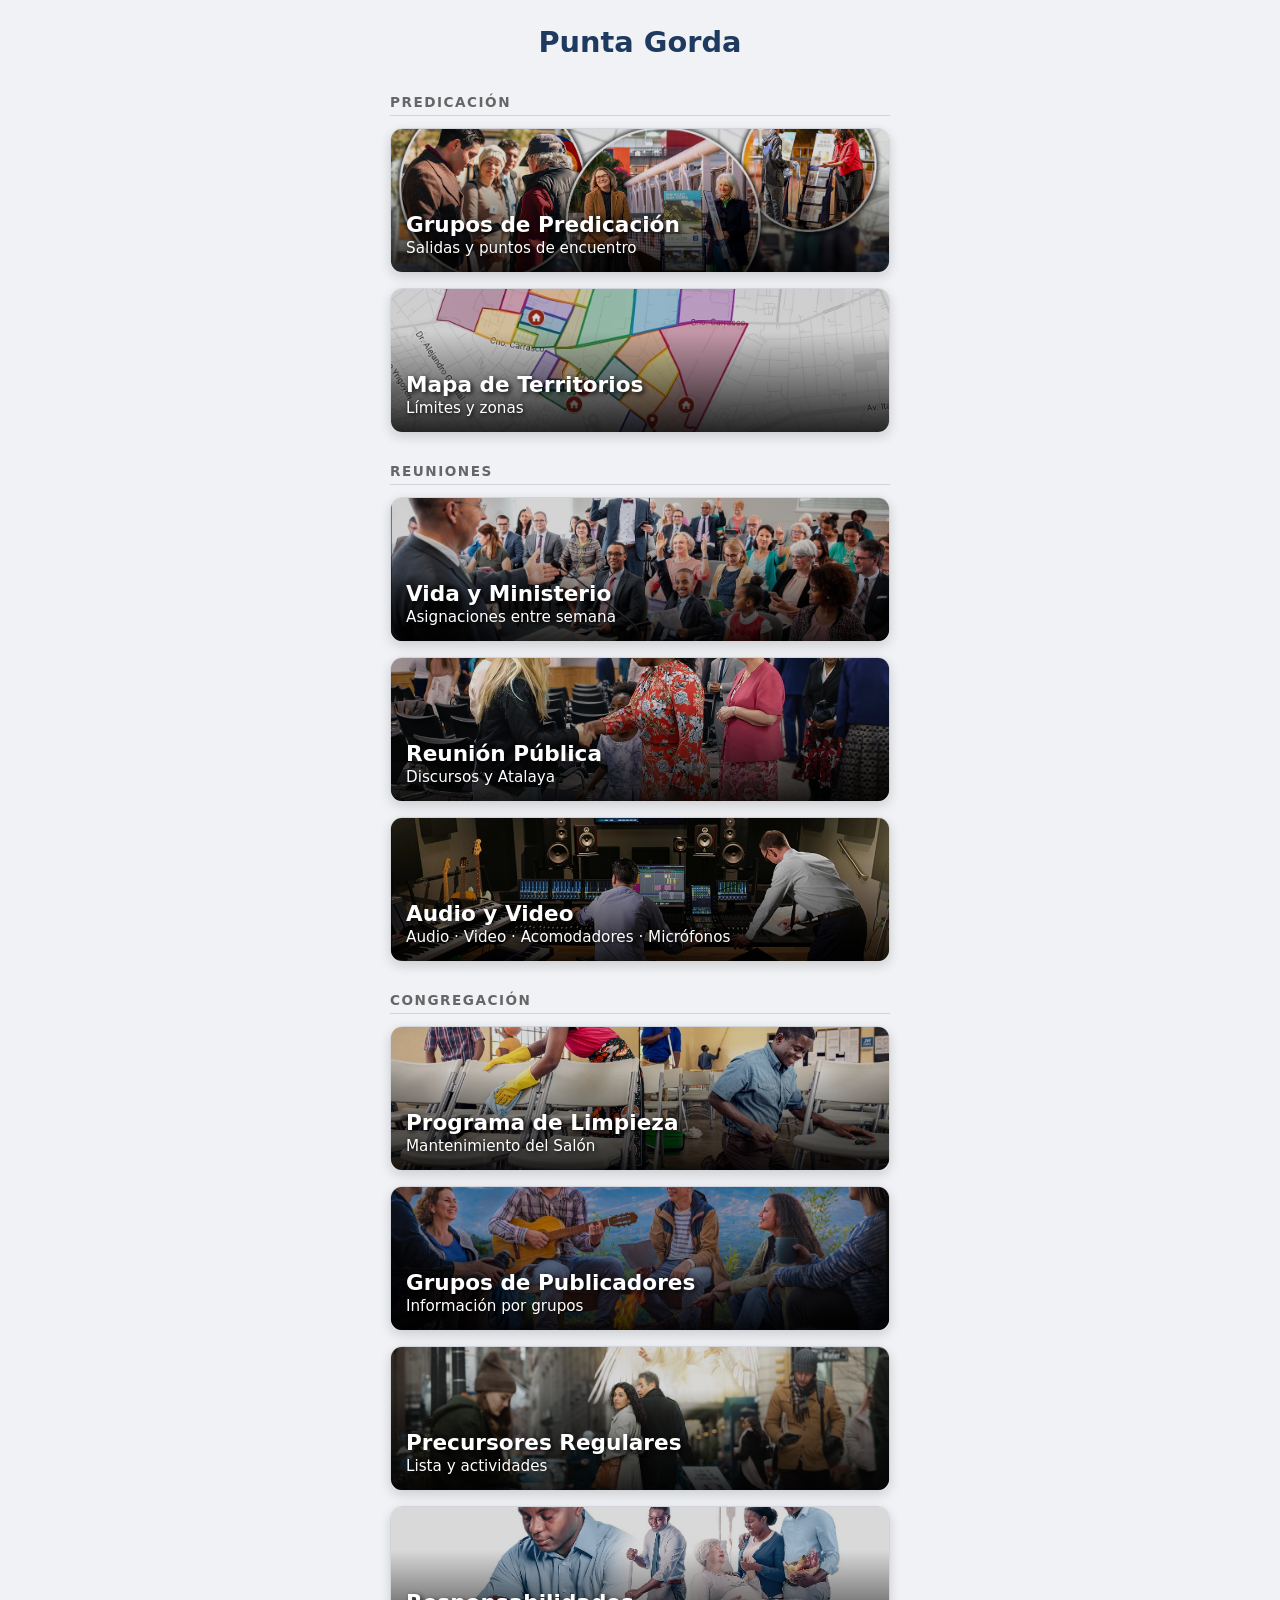
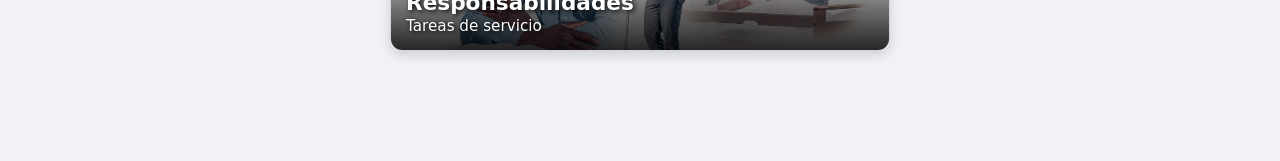
==== commit db226474: "Update index.html" ====
--- a/index.html
+++ b/index.html
@@ -37,15 +37,15 @@
             position: relative;
             display: block;
             width: 100%;
-            height: 140px; 
+            height: 145px; /* Un poquito más alta para mayor comodidad */
             border-radius: 12px;
             overflow: hidden;
             text-decoration: none;
-            box-shadow: 0 3px 10px rgba(0,0,0,0.1);
+            box-shadow: 0 4px 12px rgba(0,0,0,0.15);
             border: 1px solid #d1d5db;
         }
 
-        .image-card:active { transform: scale(0.98); filter: brightness(0.9); }
+        .image-card:active { transform: scale(0.97); filter: brightness(0.9); }
 
         .card-bg {
             position: absolute;
@@ -56,7 +56,8 @@
         .overlay {
             position: absolute;
             top: 0; left: 0; width: 100%; height: 100%;
-            background: linear-gradient(to top, rgba(0, 0, 0, 0.8) 0%, rgba(0, 0, 0, 0.1) 60%);
+            /* Degradado un poco más oscuro para resaltar la sombra del texto */
+            background: linear-gradient(to top, rgba(0, 0, 0, 0.85) 0%, rgba(0, 0, 0, 0.15) 70%);
         }
 
         .card-content {
@@ -65,13 +66,19 @@
         }
 
         .card-title {
-            display: block; color: #fff; font-size: 1.25rem; font-weight: 700;
-            text-shadow: 1px 1px 4px rgba(0,0,0,0.8); 
+            display: block; color: #fff; font-size: 1.35rem; font-weight: 700;
+            /* Sombra reforzada */
+            text-shadow: 2px 2px 5px rgba(0,0,0,0.9); 
         }
 
         .card-subtitle {
-            display: block; color: rgba(255,255,255,0.95); font-size: 0.85rem;
-            text-shadow: 1px 1px 3px rgba(0,0,0,0.8);
+            display: block; 
+            color: rgba(255,255,255,1); 
+            font-size: 0.95rem; /* Subtítulo más grande */
+            font-weight: 500;
+            margin-top: 2px;
+            /* Sombra reforzada para legibilidad crítica */
+            text-shadow: 1px 1px 4px rgba(0,0,0,1);
         }
     </style>
 </head>
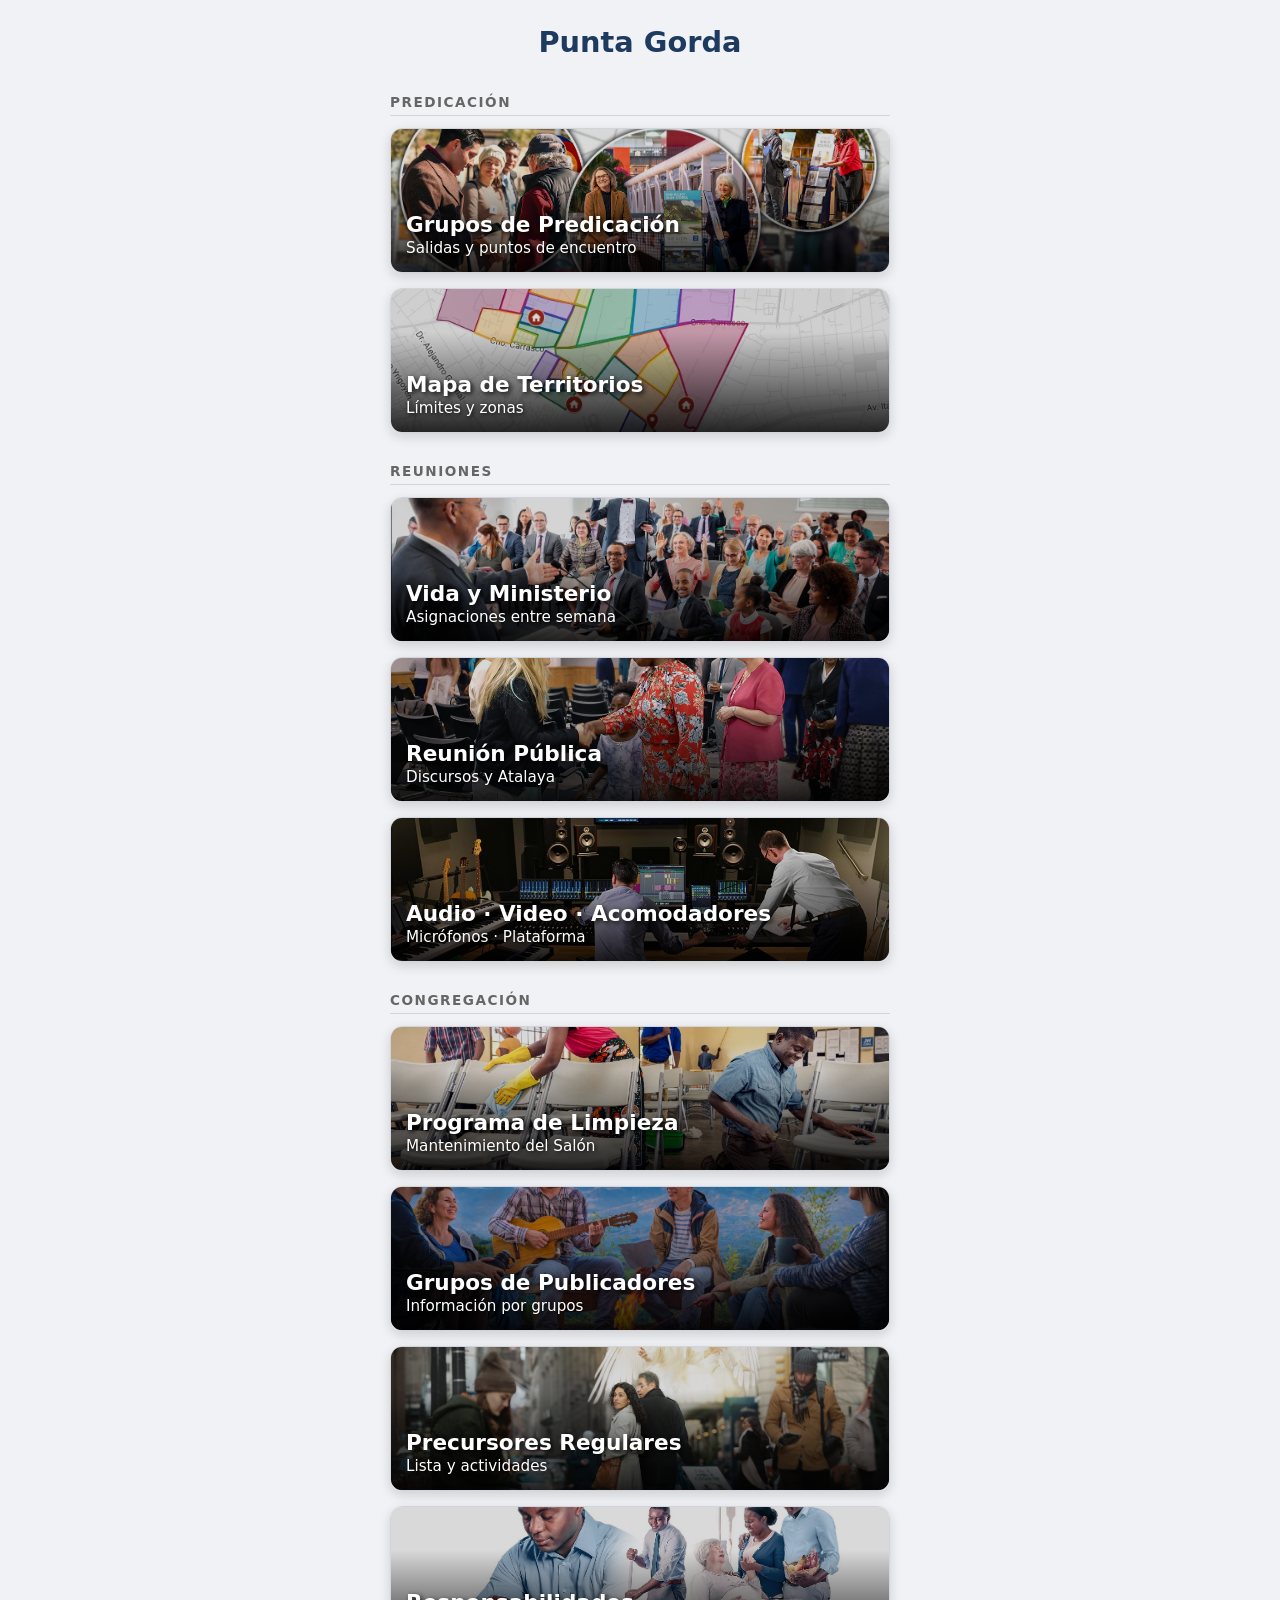
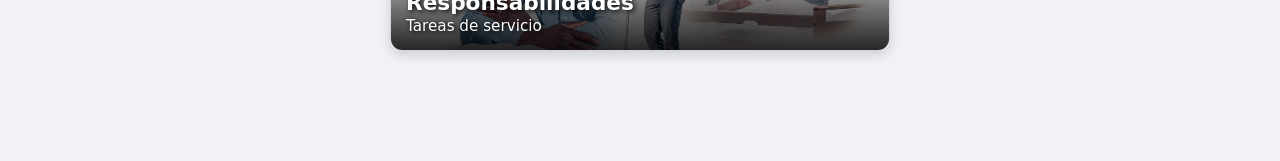
==== commit 8fe153d6: "Update index.html" ====
--- a/index.html
+++ b/index.html
@@ -37,7 +37,7 @@
             position: relative;
             display: block;
             width: 100%;
-            height: 145px; /* Un poquito más alta para mayor comodidad */
+            height: 145px; 
             border-radius: 12px;
             overflow: hidden;
             text-decoration: none;
@@ -56,7 +56,6 @@
         .overlay {
             position: absolute;
             top: 0; left: 0; width: 100%; height: 100%;
-            /* Degradado un poco más oscuro para resaltar la sombra del texto */
             background: linear-gradient(to top, rgba(0, 0, 0, 0.85) 0%, rgba(0, 0, 0, 0.15) 70%);
         }
 
@@ -67,17 +66,15 @@
 
         .card-title {
             display: block; color: #fff; font-size: 1.35rem; font-weight: 700;
-            /* Sombra reforzada */
             text-shadow: 2px 2px 5px rgba(0,0,0,0.9); 
         }
 
         .card-subtitle {
             display: block; 
             color: rgba(255,255,255,1); 
-            font-size: 0.95rem; /* Subtítulo más grande */
+            font-size: 0.95rem; 
             font-weight: 500;
             margin-top: 2px;
-            /* Sombra reforzada para legibilidad crítica */
             text-shadow: 1px 1px 4px rgba(0,0,0,1);
         }
     </style>
@@ -131,8 +128,8 @@
                     <div class="card-bg" style="background-image: url('images/audio_video.jpg');"></div>
                     <div class="overlay"></div>
                     <div class="card-content">
-                        <span class="card-title">Audio y Video</span>
-                        <span class="card-subtitle">Audio · Video · Acomodadores · Micrófonos</span>
+                        <span class="card-title">Audio · Video · Acomodadores</span>
+                        <span class="card-subtitle">Micrófonos · Plataforma</span>
                     </div>
                 </a>
             </div>
